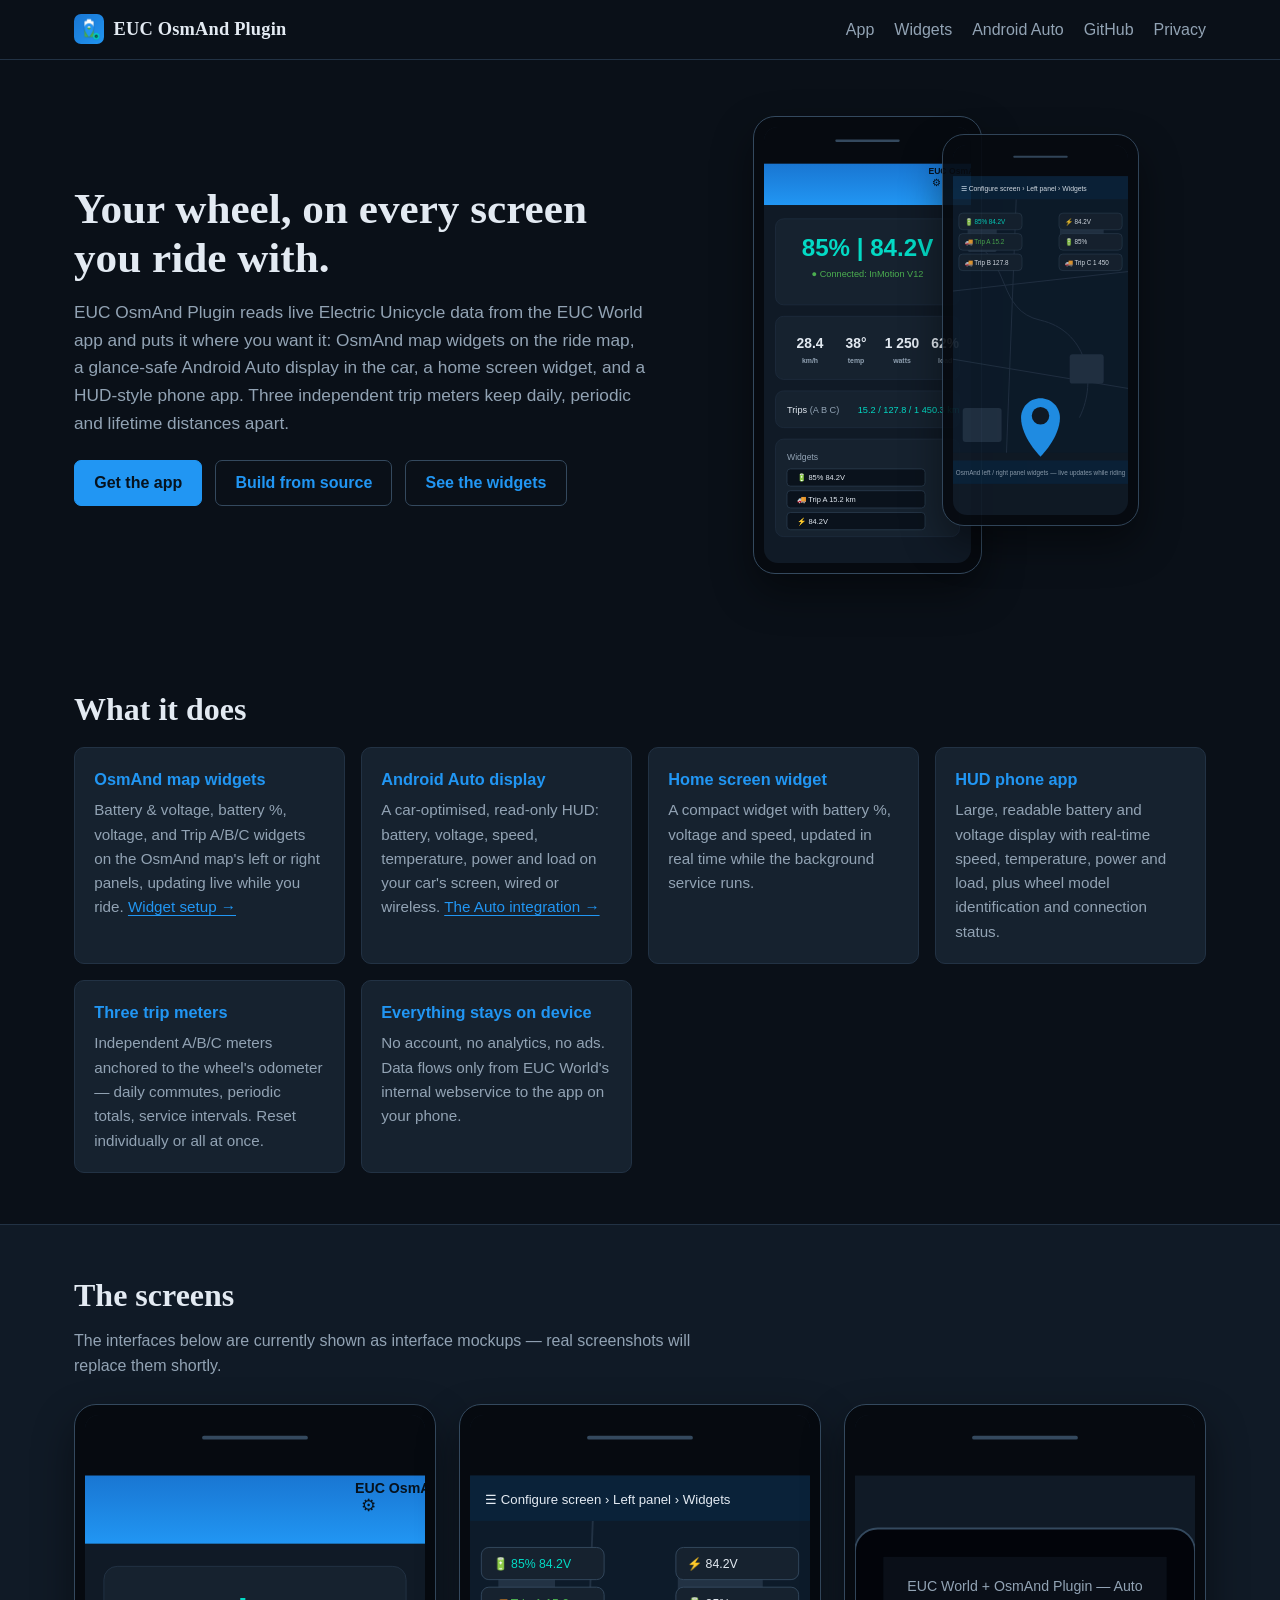
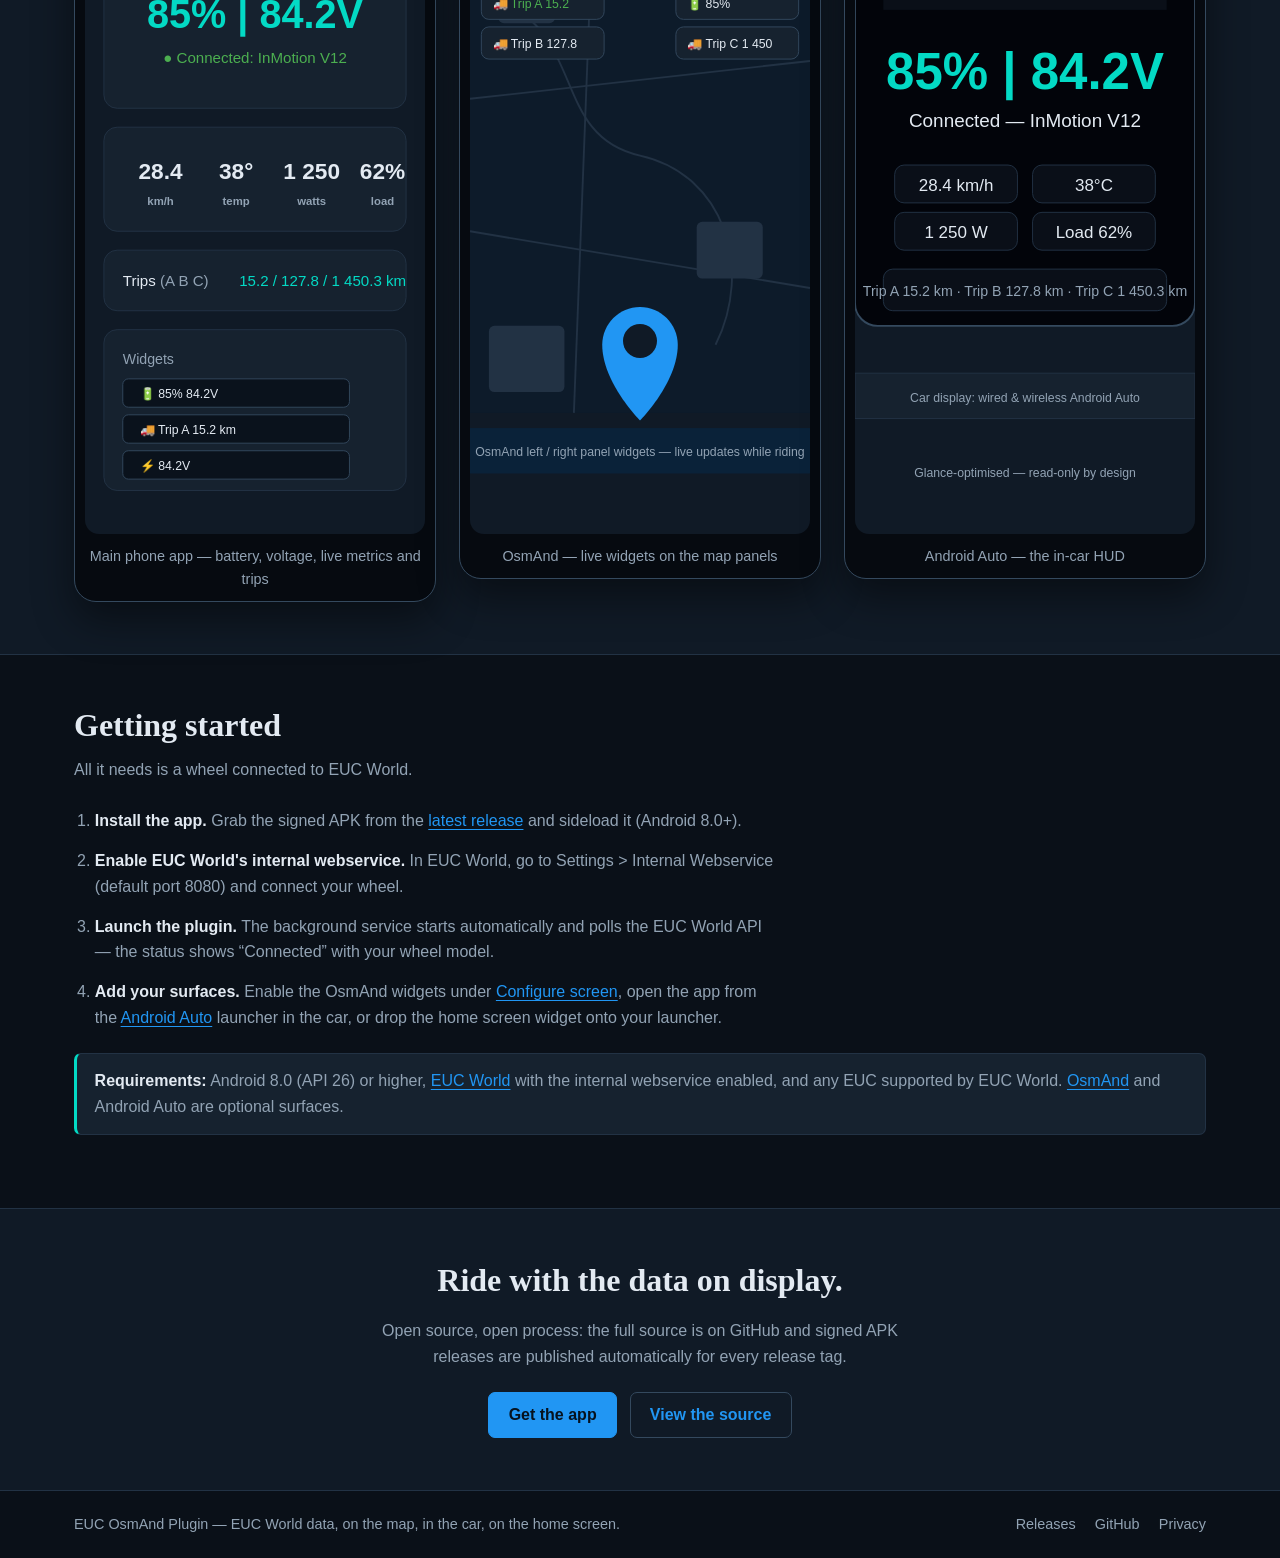
==== website/index.html @ 0214b3bd "Add CI release pipeline and project website - GitHub Actions release workflow: signed APK build + Gi" ====
<!DOCTYPE html>
<html lang="en">
<head>
  <meta charset="utf-8">
  <meta name="viewport" content="width=device-width, initial-scale=1">
  <title>EUC OsmAnd Plugin — Electric Unicycle metrics on OsmAnd, Android Auto &amp; your home screen</title>
  <meta name="description" content="EUC OsmAnd Plugin is an open-source Android app that streams Electric Unicycle data from EUC World to OsmAnd map widgets, an Android Auto car display, home screen widgets, and a HUD-style phone app with three independent trip meters.">
  <link rel="icon" href="images/icon.png">
  <link rel="stylesheet" href="styles.css">
</head>
<body>

<header class="site-head">
  <div class="wrap head-row">
    <a class="brand" href="index.html" aria-label="EUC OsmAnd Plugin home">
      <img class="brand-mark" src="images/icon.png" alt="" width="30" height="30">
      <span class="brand-name">EUC OsmAnd Plugin</span>
    </a>
    <nav class="head-nav" aria-label="Main">
      <a href="index.html" aria-current="page">App</a>
      <a href="widgets.html">Widgets</a>
      <a href="auto.html">Android Auto</a>
      <a href="github.html">GitHub</a>
      <a href="privacy.html">Privacy</a>
    </nav>
  </div>
</header>

<main id="top">

  <section class="hero">
    <div class="wrap hero-grid">
      <div class="hero-copy">
        <h1>Your wheel, on every screen you ride with.</h1>
        <p class="lede">EUC OsmAnd Plugin reads live Electric Unicycle data from the
        EUC World app and puts it where you want it: OsmAnd map widgets on the ride
        map, a glance-safe Android Auto display in the car, a home screen widget,
        and a HUD-style phone app. Three independent trip meters keep daily,
        periodic and lifetime distances apart.</p>
        <div class="cta-row">
          <a class="btn" href="https://github.com/githuba42r/OSM-EUC-World/releases/latest">Get the app</a>
          <a class="btn btn-ghost" href="github.html">Build from source</a>
          <a class="btn btn-ghost" href="widgets.html">See the widgets</a>
        </div>
      </div>
      <div class="hero-shots">
        <figure class="frame phone">
          <img src="images/app-main.svg" alt="Mockup of the main phone screen: HUD-style battery and voltage readout with speed, temperature, power, load and trip meters.">
        </figure>
        <figure class="frame phone phone-behind">
          <img src="images/osmand-widgets.svg" alt="Mockup of OsmAnd map widgets showing battery, voltage and trip distances overlaid on the map.">
        </figure>
      </div>
    </div>
  </section>

  <section id="features" class="band">
    <div class="wrap">
      <h2>What it does</h2>
      <div class="feature-grid">
        <article class="card">
          <h3>OsmAnd map widgets</h3>
          <p>Battery &amp; voltage, battery %, voltage, and Trip A/B/C widgets on
          the OsmAnd map's left or right panels, updating live while you ride.
          <a href="widgets.html">Widget setup &rarr;</a></p>
        </article>
        <article class="card">
          <h3>Android Auto display</h3>
          <p>A car-optimised, read-only HUD: battery, voltage, speed, temperature,
          power and load on your car's screen, wired or wireless.
          <a href="auto.html">The Auto integration &rarr;</a></p>
        </article>
        <article class="card">
          <h3>Home screen widget</h3>
          <p>A compact widget with battery %, voltage and speed, updated in
          real time while the background service runs.</p>
        </article>
        <article class="card">
          <h3>HUD phone app</h3>
          <p>Large, readable battery and voltage display with real-time speed,
          temperature, power and load, plus wheel model identification and
          connection status.</p>
        </article>
        <article class="card">
          <h3>Three trip meters</h3>
          <p>Independent A/B/C meters anchored to the wheel's odometer — daily
          commutes, periodic totals, service intervals. Reset individually or
          all at once.</p>
        </article>
        <article class="card">
          <h3>Everything stays on device</h3>
          <p>No account, no analytics, no ads. Data flows only from EUC World's
          internal webservice to the app on your phone.</p>
        </article>
      </div>
    </div>
  </section>

  <section id="screens" class="band band-alt">
    <div class="wrap">
      <h2>The screens</h2>
      <p class="section-lede">The interfaces below are currently shown as interface
      mockups — real screenshots will replace them shortly.</p>
      <div class="shot-row">
        <figure class="frame phone">
          <img src="images/app-main.svg" alt="Mockup of the main phone app screen.">
          <figcaption>Main phone app — battery, voltage, live metrics and trips</figcaption>
        </figure>
        <figure class="frame phone">
          <img src="images/osmand-widgets.svg" alt="Mockup of OsmAnd map widgets.">
          <figcaption>OsmAnd — live widgets on the map panels</figcaption>
        </figure>
        <figure class="frame phone">
          <img src="images/auto-hud.svg" alt="Mockup of the Android Auto HUD.">
          <figcaption>Android Auto — the in-car HUD</figcaption>
        </figure>
      </div>
    </div>
  </section>

  <section id="setup" class="band">
    <div class="wrap">
      <h2>Getting started</h2>
      <p class="section-lede">All it needs is a wheel connected to EUC World.</p>
      <ol class="step-list">
        <li><strong>Install the app.</strong> Grab the signed APK from the
        <a href="https://github.com/githuba42r/OSM-EUC-World/releases/latest">latest release</a>
        and sideload it (Android 8.0+).</li>
        <li><strong>Enable EUC World's internal webservice.</strong> In EUC World,
        go to Settings &gt; Internal Webservice (default port 8080) and connect
        your wheel.</li>
        <li><strong>Launch the plugin.</strong> The background service starts
        automatically and polls the EUC World API — the status shows
        &ldquo;Connected&rdquo; with your wheel model.</li>
        <li><strong>Add your surfaces.</strong> Enable the OsmAnd widgets under
        <a href="widgets.html">Configure screen</a>, open the app from the
        <a href="auto.html">Android Auto</a> launcher in the car, or drop the home
        screen widget onto your launcher.</li>
      </ol>
      <div class="note">
        <p><strong>Requirements:</strong> Android 8.0 (API 26) or higher,
        <a href="https://euc.world">EUC World</a> with the internal webservice
        enabled, and any EUC supported by EUC World. <a href="https://osmand.net">OsmAnd</a>
        and Android Auto are optional surfaces.</p>
      </div>
    </div>
  </section>

  <section class="band band-cta">
    <div class="wrap cta-block">
      <h2>Ride with the data on display.</h2>
      <p>Open source, open process: the full source is on GitHub and signed APK
      releases are published automatically for every release tag.</p>
      <div class="cta-row">
        <a class="btn" href="https://github.com/githuba42r/OSM-EUC-World/releases/latest">Get the app</a>
        <a class="btn btn-ghost" href="https://github.com/githuba42r/OSM-EUC-World">View the source</a>
      </div>
    </div>
  </section>

</main>

<footer class="site-foot">
  <div class="wrap foot-row">
    <span>EUC OsmAnd Plugin — EUC World data, on the map, in the car, on the home screen.</span>
    <nav aria-label="Footer">
      <a href="https://github.com/githuba42r/OSM-EUC-World/releases/latest">Releases</a>
      <a href="github.html">GitHub</a>
      <a href="privacy.html">Privacy</a>
    </nav>
  </div>
</footer>

</body>
</html>
---- website/styles.css ----
/* EUC OsmAnd Plugin project site.
   Structure follows the PEV PlugShare / Destination ETA project sites;
   identity is its own: dark ink, OsmAnd blue accent, EUC teal highlight. */

:root {
  color-scheme: dark;
  --ink: #0a1018;
  --surface: #101a26;
  --surface-2: #16222f;
  --line: #223244;
  --line-strong: #34495e;
  --text: #e3eaf2;
  --muted: #92a3b4;
  --sky: #2196f3;
  --sky-strong: #1976d2;
  --sky-ink: #06121e;
  --sky-weak: rgba(33, 150, 243, 0.12);
  --teal: #03dac5;
  --green: #4caf50;
  --radius: 10px;
  --radius-sm: 7px;
  --serif: "Iowan Old Style", "Palatino Linotype", Palatino, Georgia, ui-serif, serif;
  --sans: -apple-system, BlinkMacSystemFont, "Segoe UI", Roboto, Ubuntu,
    Cantarell, "Helvetica Neue", Arial, sans-serif;
}

*,
*::before,
*::after { box-sizing: border-box; }

html { -webkit-text-size-adjust: 100%; scroll-behavior: smooth; }

body {
  margin: 0;
  background: var(--ink);
  color: var(--text);
  font-family: var(--sans);
  font-size: 16px;
  line-height: 1.6;
  -webkit-font-smoothing: antialiased;
}

img { max-width: 100%; display: block; }

a { color: var(--sky); text-underline-offset: 3px; }
a:hover { color: #64b5f6; }

:focus-visible {
  outline: 2px solid var(--sky);
  outline-offset: 3px;
  border-radius: 3px;
}

.wrap {
  max-width: 1180px;
  margin: 0 auto;
  padding: 0 1.5rem;
}

/* ---------- header ---------- */

.site-head {
  border-bottom: 1px solid var(--line);
  background: var(--ink);
  position: sticky;
  top: 0;
  z-index: 10;
}

.head-row {
  display: flex;
  align-items: center;
  justify-content: space-between;
  gap: 1rem;
  padding-top: 0.9rem;
  padding-bottom: 0.9rem;
  flex-wrap: wrap;
}

.brand {
  display: inline-flex;
  align-items: center;
  gap: 0.6rem;
  color: var(--text);
  text-decoration: none;
  font-weight: 650;
}

.brand-mark { width: 30px; height: 30px; border-radius: 7px; }
.brand-name { font-family: var(--serif); font-size: 1.15rem; letter-spacing: 0.01em; }

.head-nav {
  display: flex;
  align-items: center;
  gap: 1.25rem;
  flex-wrap: wrap;
}

.head-nav a { color: var(--muted); text-decoration: none; }
.head-nav a:hover { color: var(--text); }

/* ---------- buttons ---------- */

.btn {
  display: inline-block;
  background: var(--sky);
  color: var(--sky-ink);
  font-weight: 650;
  text-decoration: none;
  padding: 0.6rem 1.2rem;
  border-radius: var(--radius-sm);
  border: 1px solid var(--sky);
}

.btn:hover { background: #64b5f6; color: var(--sky-ink); }

.btn-ghost {
  background: transparent;
  color: var(--sky);
  border: 1px solid var(--line-strong);
}

.btn-ghost:hover { background: var(--sky-weak); color: var(--sky); }

.btn-small { padding: 0.35rem 0.85rem; font-size: 0.9rem; }

.cta-row {
  display: flex;
  gap: 0.8rem;
  flex-wrap: wrap;
  margin-top: 1.4rem;
}

/* ---------- hero ---------- */

.hero { padding: 3.5rem 0 4rem; }

.hero-grid {
  display: grid;
  grid-template-columns: minmax(0, 1.1fr) minmax(0, 1fr);
  gap: 2.5rem;
  align-items: center;
}

h1 {
  font-family: var(--serif);
  font-size: clamp(1.9rem, 3.6vw, 2.7rem);
  line-height: 1.15;
  margin: 0 0 1rem;
  font-weight: 600;
}

h2 {
  font-family: var(--serif);
  font-size: clamp(1.5rem, 2.6vw, 2rem);
  line-height: 1.2;
  margin: 0 0 1.2rem;
  font-weight: 600;
}

.lede {
  color: var(--muted);
  font-size: 1.08rem;
  max-width: 36rem;
  margin: 0;
}

.hero-shots {
  position: relative;
  display: flex;
  justify-content: center;
  align-items: flex-end;
  min-height: 420px;
}

.hero-shots .phone {
  width: min(240px, 44%);
  margin: 0;
}

.hero-shots .phone-behind {
  width: min(210px, 38%);
  margin-left: -2.5rem;
  margin-bottom: 3rem;
  opacity: 0.92;
}

/* ---------- phone frames ---------- */

.frame.phone {
  background: #060a10;
  border: 1px solid var(--line-strong);
  border-radius: 22px;
  padding: 10px;
  box-shadow: 0 18px 40px rgba(0, 0, 0, 0.45);
}

.frame.phone img {
  border-radius: 14px;
  width: 100%;
  height: auto;
}

/* ---------- bands / features ---------- */

.band { padding: 3.2rem 0; }
.band-alt { background: var(--surface); border-top: 1px solid var(--line); border-bottom: 1px solid var(--line); }

.section-lede { color: var(--muted); max-width: 40rem; margin: -0.4rem 0 1.6rem; }

.feature-grid {
  display: grid;
  grid-template-columns: repeat(auto-fill, minmax(240px, 1fr));
  gap: 1rem;
}

.card {
  background: var(--surface-2);
  border: 1px solid var(--line);
  border-radius: var(--radius);
  padding: 1.1rem 1.2rem 1.2rem;
}

.card h3 {
  margin: 0 0 0.4rem;
  font-size: 1.02rem;
  color: var(--sky);
}

.card p { margin: 0; color: var(--muted); font-size: 0.95rem; }

/* ---------- screenshots ---------- */

.shot-row {
  display: grid;
  grid-template-columns: repeat(auto-fit, minmax(200px, 1fr));
  gap: 1.4rem;
  align-items: start;
}

.shot-row .frame.phone { margin: 0; }

.shot-row figcaption {
  color: var(--muted);
  font-size: 0.9rem;
  text-align: center;
  margin-top: 0.7rem;
}

/* ---------- steps ---------- */

.step-list {
  margin: 0;
  padding-left: 1.3rem;
  max-width: 44rem;
}

.step-list li { margin-bottom: 0.9rem; color: var(--muted); }
.step-list strong { color: var(--text); }

/* ---------- bottom CTA ---------- */

.band-cta {
  background: var(--surface);
  border-top: 1px solid var(--line);
}

.cta-block { text-align: center; }
.cta-block p { color: var(--muted); max-width: 36rem; margin: 0 auto; }
.cta-block .cta-row { justify-content: center; }

/* ---------- footer ---------- */

.site-foot {
  border-top: 1px solid var(--line);
  padding: 1.4rem 0;
  color: var(--muted);
  font-size: 0.9rem;
}

.foot-row {
  display: flex;
  justify-content: space-between;
  gap: 1rem;
  flex-wrap: wrap;
  align-items: center;
}

.foot-row nav { display: flex; gap: 1.2rem; }
.foot-row a { color: var(--muted); text-decoration: none; }
.foot-row a:hover { color: var(--text); }

/* ---------- prose pages ---------- */

.prose { max-width: 42rem; padding: 3rem 0 4rem; }
.prose h1 { margin-bottom: 1.4rem; }
.prose h2 { margin-top: 2rem; }
.prose p, .prose li { color: var(--muted); }
.prose strong { color: var(--text); }

/* ---------- subpages ---------- */

.page-hero {
  padding: 3.2rem 0 0.4rem;
}

.page-hero .eyebrow {
  display: inline-block;
  color: var(--sky);
  font-size: 0.8rem;
  font-weight: 700;
  letter-spacing: 0.12em;
  text-transform: uppercase;
  margin-bottom: 0.7rem;
}

.page-hero .lede { margin-top: 0.4rem; }

.page-body { padding-bottom: 3.5rem; }

.feature-list {
  display: grid;
  gap: 1rem;
  margin: 1.6rem 0;
}

.feature-list .card h3 { font-size: 1.05rem; }

.two-col {
  display: grid;
  grid-template-columns: repeat(auto-fit, minmax(260px, 1fr));
  gap: 1rem;
}

.note {
  background: var(--surface-2);
  border: 1px solid var(--line);
  border-left: 3px solid var(--teal);
  border-radius: var(--radius-sm);
  padding: 0.9rem 1.1rem;
  margin: 1.4rem 0;
}

.note p { margin: 0; color: var(--muted); }
.note strong { color: var(--text); }

.code-block {
  background: #060a10;
  border: 1px solid var(--line);
  border-radius: var(--radius-sm);
  padding: 0.9rem 1.1rem;
  overflow-x: auto;
  font-family: ui-monospace, "SF Mono", SFMono-Regular, Menlo, Consolas,
    "Liberation Mono", monospace;
  font-size: 0.88rem;
  color: #bfe4f7;
  margin: 1rem 0;
}

/* ---------- responsive ---------- */

@media (max-width: 860px) {
  .hero-grid { grid-template-columns: 1fr; }
  .hero-shots { min-height: 0; margin-top: 1rem; }
  .hero-shots .phone-behind { display: none; }
  .hero-shots .phone { width: min(260px, 70%); }
}
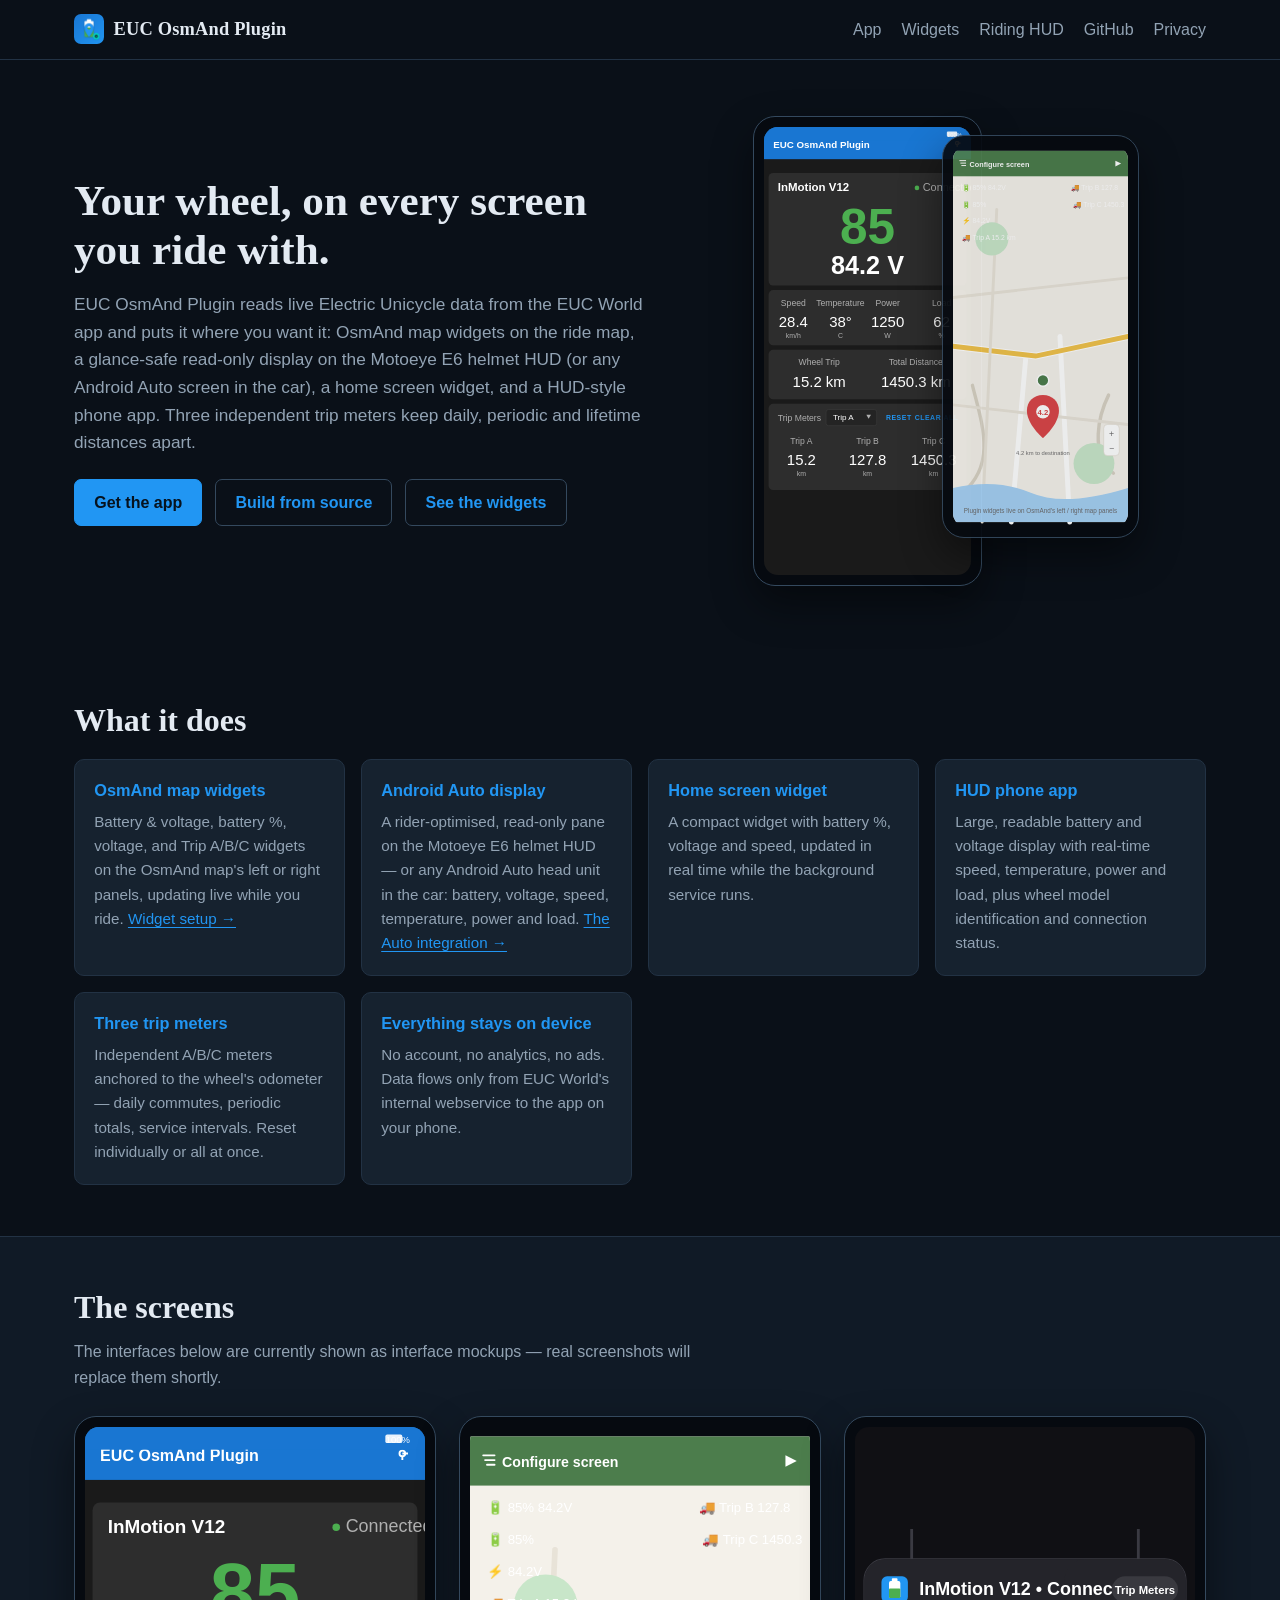
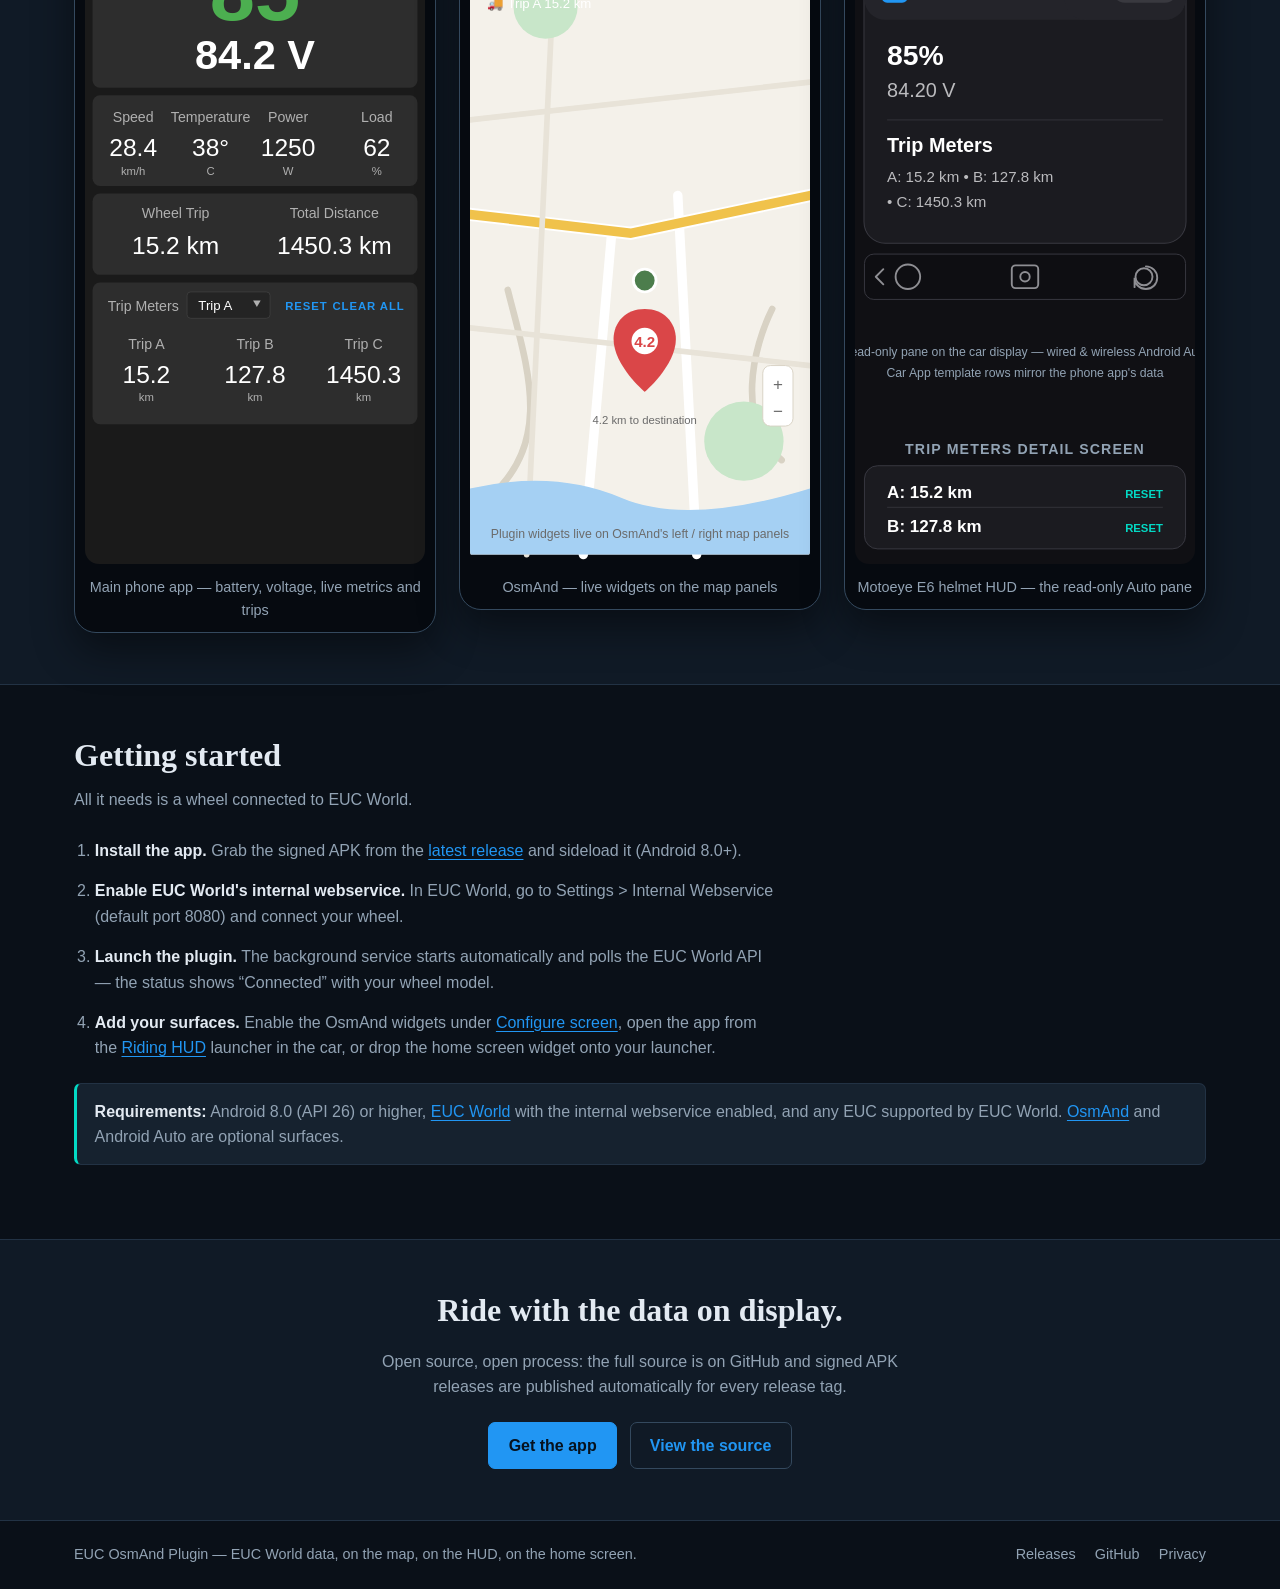
==== commit fa959669: "Reframe Android Auto page around the Motoeye E6 helmet HUD The read-only Auto pane was built primari" ====
--- a/website/index.html
+++ b/website/index.html
@@ -19,7 +19,7 @@
     <nav class="head-nav" aria-label="Main">
       <a href="index.html" aria-current="page">App</a>
       <a href="widgets.html">Widgets</a>
-      <a href="auto.html">Android Auto</a>
+      <a href="auto.html">Riding HUD</a>
       <a href="github.html">GitHub</a>
       <a href="privacy.html">Privacy</a>
     </nav>
@@ -34,7 +34,8 @@
         <h1>Your wheel, on every screen you ride with.</h1>
         <p class="lede">EUC OsmAnd Plugin reads live Electric Unicycle data from the
         EUC World app and puts it where you want it: OsmAnd map widgets on the ride
-        map, a glance-safe Android Auto display in the car, a home screen widget,
+        map, a glance-safe read-only display on the Motoeye E6 helmet HUD (or any
+        Android Auto screen in the car), a home screen widget,
         and a HUD-style phone app. Three independent trip meters keep daily,
         periodic and lifetime distances apart.</p>
         <div class="cta-row">
@@ -66,9 +67,10 @@
         </article>
         <article class="card">
           <h3>Android Auto display</h3>
-          <p>A car-optimised, read-only HUD: battery, voltage, speed, temperature,
-          power and load on your car's screen, wired or wireless.
-          <a href="auto.html">The Auto integration &rarr;</a></p>
+          <p>A rider-optimised, read-only pane on the Motoeye E6 helmet HUD — or
+          any Android Auto head unit in the car: battery, voltage, speed,
+          temperature, power and load. <a href="auto.html">The Auto
+          integration &rarr;</a></p>
         </article>
         <article class="card">
           <h3>Home screen widget</h3>
@@ -111,8 +113,8 @@
           <figcaption>OsmAnd — live widgets on the map panels</figcaption>
         </figure>
         <figure class="frame phone">
-          <img src="images/auto-hud.svg" alt="Mockup of the Android Auto HUD.">
-          <figcaption>Android Auto — the in-car HUD</figcaption>
+          <img src="images/auto-hud.svg" alt="Mockup of the Android Auto pane on the Motoeye E6 helmet HUD.">
+          <figcaption>Motoeye E6 helmet HUD — the read-only Auto pane</figcaption>
         </figure>
       </div>
     </div>
@@ -134,7 +136,7 @@
         &ldquo;Connected&rdquo; with your wheel model.</li>
         <li><strong>Add your surfaces.</strong> Enable the OsmAnd widgets under
         <a href="widgets.html">Configure screen</a>, open the app from the
-        <a href="auto.html">Android Auto</a> launcher in the car, or drop the home
+        <a href="auto.html">Riding HUD</a> launcher in the car, or drop the home
         screen widget onto your launcher.</li>
       </ol>
       <div class="note">
@@ -162,7 +164,7 @@
 
 <footer class="site-foot">
   <div class="wrap foot-row">
-    <span>EUC OsmAnd Plugin — EUC World data, on the map, in the car, on the home screen.</span>
+    <span>EUC OsmAnd Plugin — EUC World data, on the map, on the HUD, on the home screen.</span>
     <nav aria-label="Footer">
       <a href="https://github.com/githuba42r/OSM-EUC-World/releases/latest">Releases</a>
       <a href="github.html">GitHub</a>
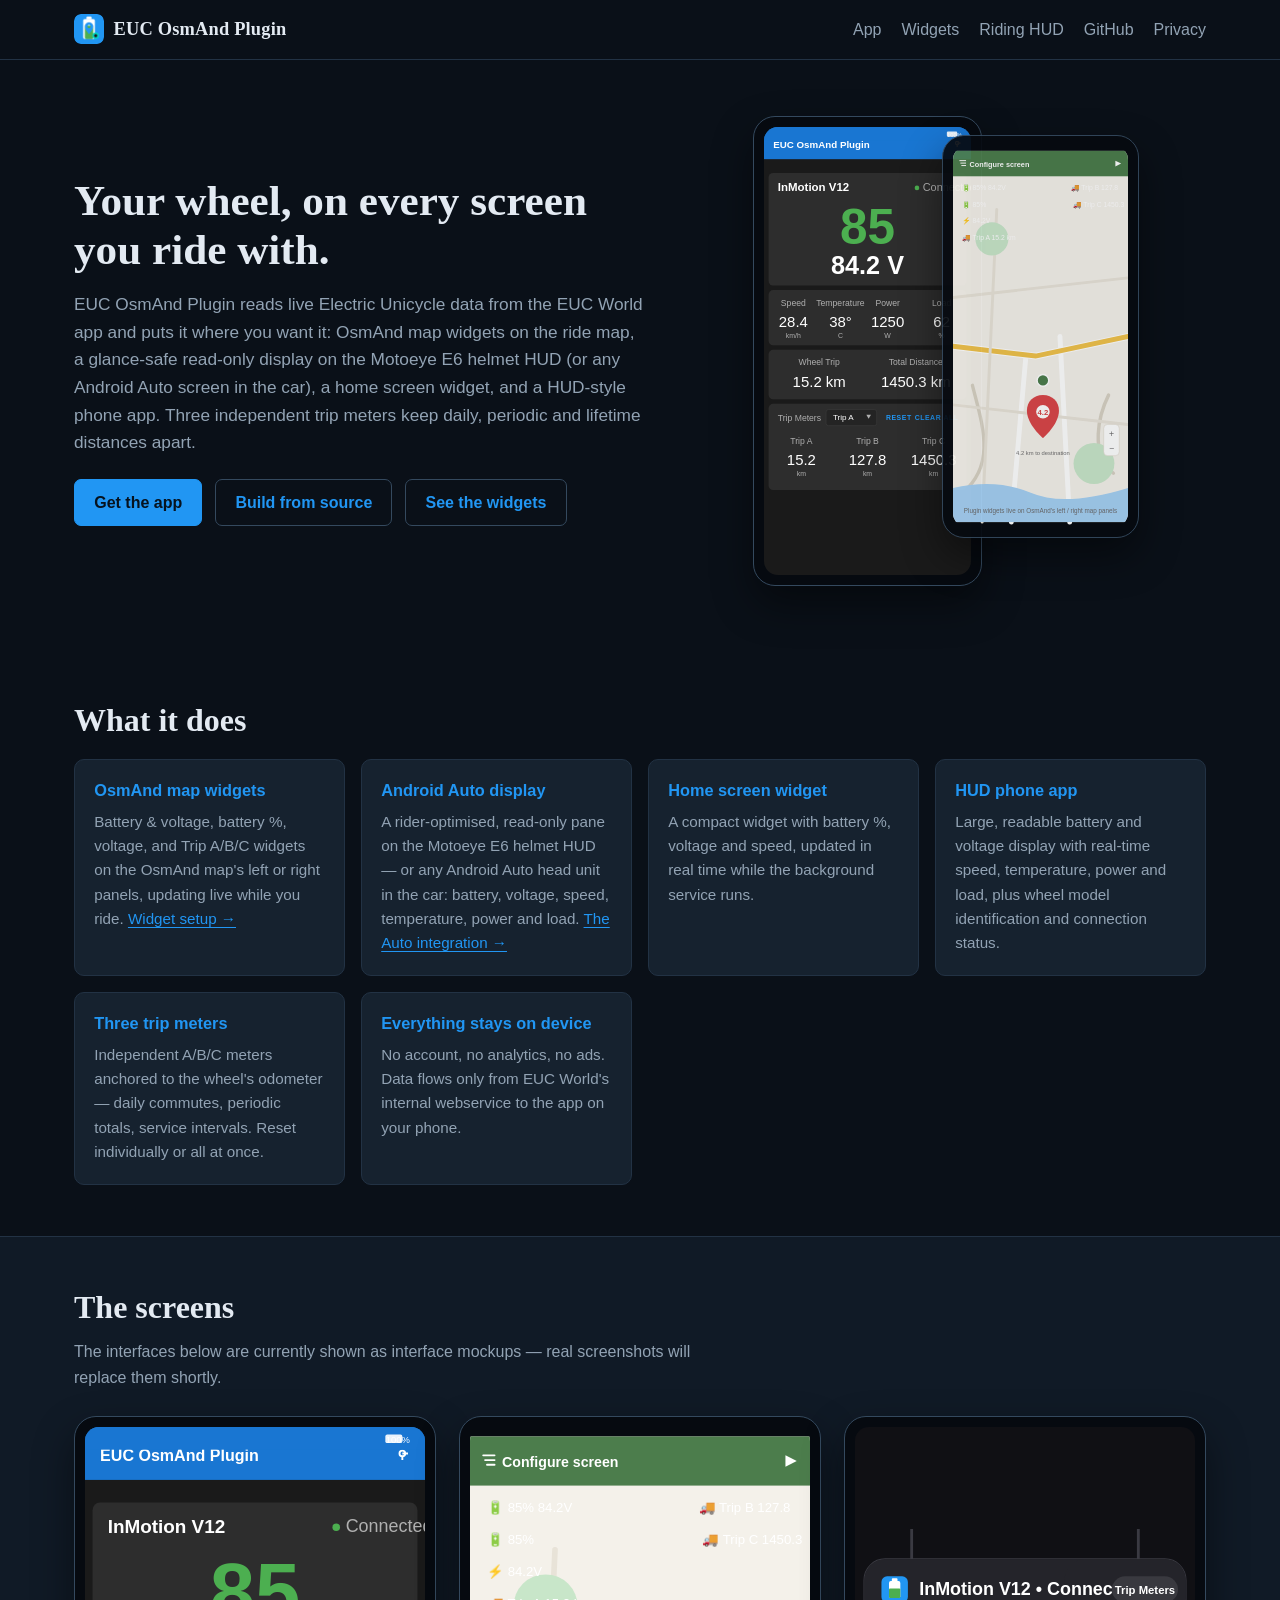
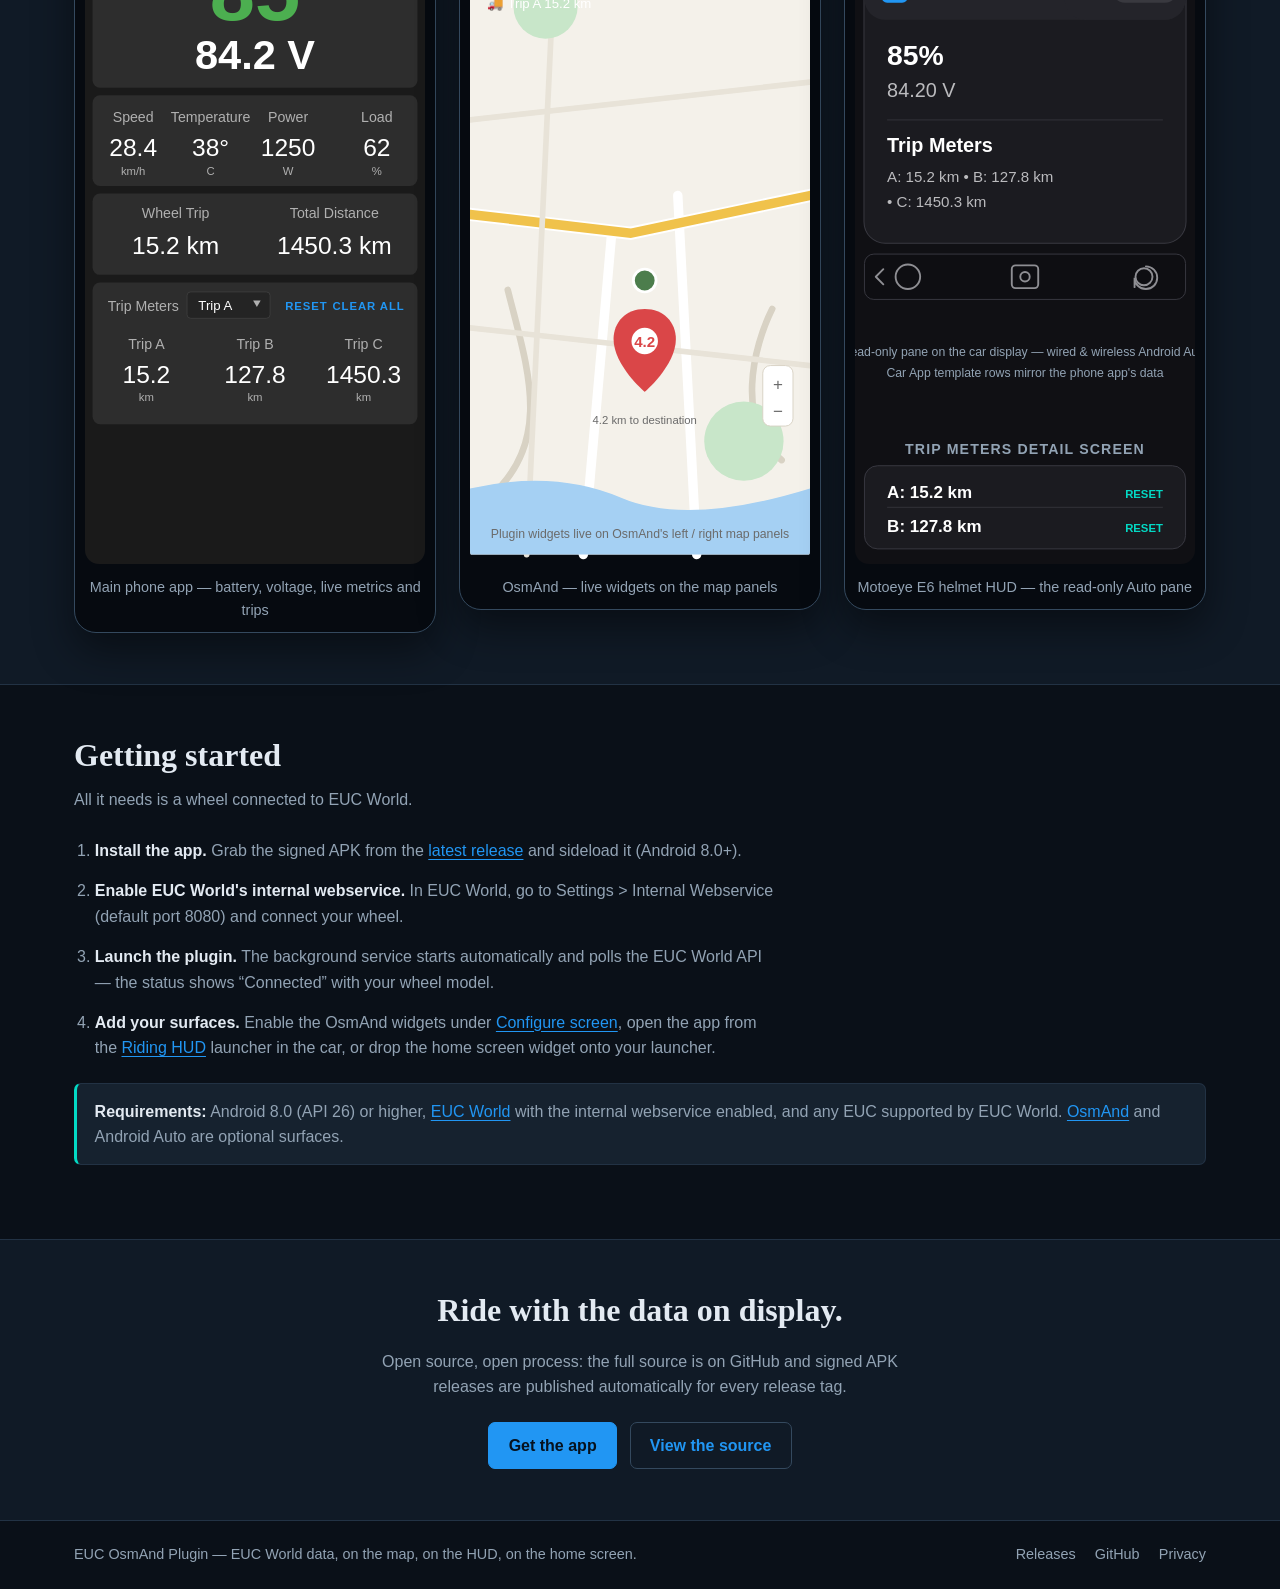
==== commit a594fc2f: "docs(website): SEO metadata, sitemap/robots, and favicon set from the app icon - Canonical URLs, Ope" ====
--- a/website/index.html
+++ b/website/index.html
@@ -3,9 +3,63 @@
 <head>
   <meta charset="utf-8">
   <meta name="viewport" content="width=device-width, initial-scale=1">
-  <title>EUC OsmAnd Plugin — Electric Unicycle metrics on OsmAnd, Android Auto &amp; your home screen</title>
-  <meta name="description" content="EUC OsmAnd Plugin is an open-source Android app that streams Electric Unicycle data from EUC World to OsmAnd map widgets, an Android Auto car display, home screen widgets, and a HUD-style phone app with three independent trip meters.">
-  <link rel="icon" href="images/icon.png">
+  <title>EUC OsmAnd Plugin — EUC data on OsmAnd and Android Auto</title>
+  <meta name="description" content="Open-source Android app that streams electric unicycle data from EUC World to OsmAnd map widgets, Android Auto, home screen widgets and a HUD-style app.">
+  <link rel="canonical" href="https://osmand-euc.a42r.com/">
+  <meta name="theme-color" content="#0a1018">
+  <meta property="og:type" content="website">
+  <meta property="og:site_name" content="EUC OsmAnd Plugin">
+  <meta property="og:locale" content="en_AU">
+  <meta property="og:title" content="EUC OsmAnd Plugin — EUC data on OsmAnd and Android Auto">
+  <meta property="og:description" content="Open-source Android app that streams electric unicycle data from EUC World to OsmAnd map widgets, Android Auto, home screen widgets and a HUD-style app.">
+  <meta property="og:url" content="https://osmand-euc.a42r.com/">
+  <meta property="og:image" content="https://osmand-euc.a42r.com/images/og-image.jpg">
+  <meta property="og:image:width" content="1200">
+  <meta property="og:image:height" content="630">
+  <meta property="og:image:alt" content="EUC OsmAnd Plugin icon and the HUD-style phone screen: electric unicycle data on your map.">
+  <meta name="twitter:card" content="summary_large_image">
+  <link rel="icon" href="favicon.ico" sizes="16x16 32x32 48x48">
+  <link rel="icon" href="images/icon-192.png" type="image/png" sizes="192x192">
+  <link rel="apple-touch-icon" href="apple-touch-icon.png">
+  <link rel="manifest" href="site.webmanifest">
+  <script type="application/ld+json">
+  {
+    "@context": "https://schema.org",
+    "@graph": [
+      {
+        "@type": "WebSite",
+        "@id": "https://osmand-euc.a42r.com/#website",
+        "url": "https://osmand-euc.a42r.com/",
+        "name": "EUC OsmAnd Plugin"
+      },
+      {
+        "@type": "SoftwareApplication",
+        "name": "EUC OsmAnd Plugin",
+        "operatingSystem": "Android",
+        "applicationCategory": "TravelApplication",
+        "description": "Open-source Android app that streams electric unicycle data from EUC World to OsmAnd map widgets, Android Auto, home screen widgets and a HUD-style app.",
+        "url": "https://osmand-euc.a42r.com/",
+        "image": "https://osmand-euc.a42r.com/images/icon-512.png",
+        "screenshot": [
+          "https://osmand-euc.a42r.com/images/app-main.svg",
+          "https://osmand-euc.a42r.com/images/osmand-widgets.svg",
+          "https://osmand-euc.a42r.com/images/auto-hud.svg"
+        ],
+        "downloadUrl": "https://github.com/githuba42r/OSM-EUC-World/releases/latest",
+        "license": "https://opensource.org/licenses/MIT",
+        "isAccessibleForFree": true,
+        "offers": {
+          "@type": "Offer",
+          "price": "0",
+          "priceCurrency": "AUD"
+        },
+        "sameAs": [
+          "https://github.com/githuba42r/OSM-EUC-World"
+        ]
+      }
+    ]
+  }
+  </script>
   <link rel="stylesheet" href="styles.css">
 </head>
 <body>
@@ -13,7 +67,7 @@
 <header class="site-head">
   <div class="wrap head-row">
     <a class="brand" href="index.html" aria-label="EUC OsmAnd Plugin home">
-      <img class="brand-mark" src="images/icon.png" alt="" width="30" height="30">
+      <img class="brand-mark" src="images/icon-64.png" alt="" width="30" height="30">
       <span class="brand-name">EUC OsmAnd Plugin</span>
     </a>
     <nav class="head-nav" aria-label="Main">
@@ -46,10 +100,10 @@
       </div>
       <div class="hero-shots">
         <figure class="frame phone">
-          <img src="images/app-main.svg" alt="Mockup of the main phone screen: HUD-style battery and voltage readout with speed, temperature, power, load and trip meters.">
+          <img src="images/app-main.svg" alt="Mockup of the main phone screen: HUD-style battery and voltage readout with speed, temperature, power, load and trip meters." width="360" height="780">
         </figure>
         <figure class="frame phone phone-behind">
-          <img src="images/osmand-widgets.svg" alt="Mockup of OsmAnd map widgets showing battery, voltage and trip distances overlaid on the map.">
+          <img src="images/osmand-widgets.svg" alt="Mockup of OsmAnd map widgets showing battery, voltage and trip distances overlaid on the map." width="360" height="780">
         </figure>
       </div>
     </div>
@@ -105,15 +159,15 @@
       mockups — real screenshots will replace them shortly.</p>
       <div class="shot-row">
         <figure class="frame phone">
-          <img src="images/app-main.svg" alt="Mockup of the main phone app screen.">
+          <img src="images/app-main.svg" alt="Mockup of the main phone app screen." width="360" height="780" loading="lazy" decoding="async">
           <figcaption>Main phone app — battery, voltage, live metrics and trips</figcaption>
         </figure>
         <figure class="frame phone">
-          <img src="images/osmand-widgets.svg" alt="Mockup of OsmAnd map widgets.">
+          <img src="images/osmand-widgets.svg" alt="Mockup of OsmAnd map widgets." width="360" height="780" loading="lazy" decoding="async">
           <figcaption>OsmAnd — live widgets on the map panels</figcaption>
         </figure>
         <figure class="frame phone">
-          <img src="images/auto-hud.svg" alt="Mockup of the Android Auto pane on the Motoeye E6 helmet HUD.">
+          <img src="images/auto-hud.svg" alt="Mockup of the Android Auto pane on the Motoeye E6 helmet HUD." width="360" height="780" loading="lazy" decoding="async">
           <figcaption>Motoeye E6 helmet HUD — the read-only Auto pane</figcaption>
         </figure>
       </div>
--- a/website/styles.css
+++ b/website/styles.css
@@ -40,7 +40,7 @@
   -webkit-font-smoothing: antialiased;
 }
 
-img { max-width: 100%; display: block; }
+img { max-width: 100%; height: auto; display: block; }
 
 a { color: var(--sky); text-underline-offset: 3px; }
 a:hover { color: #64b5f6; }
